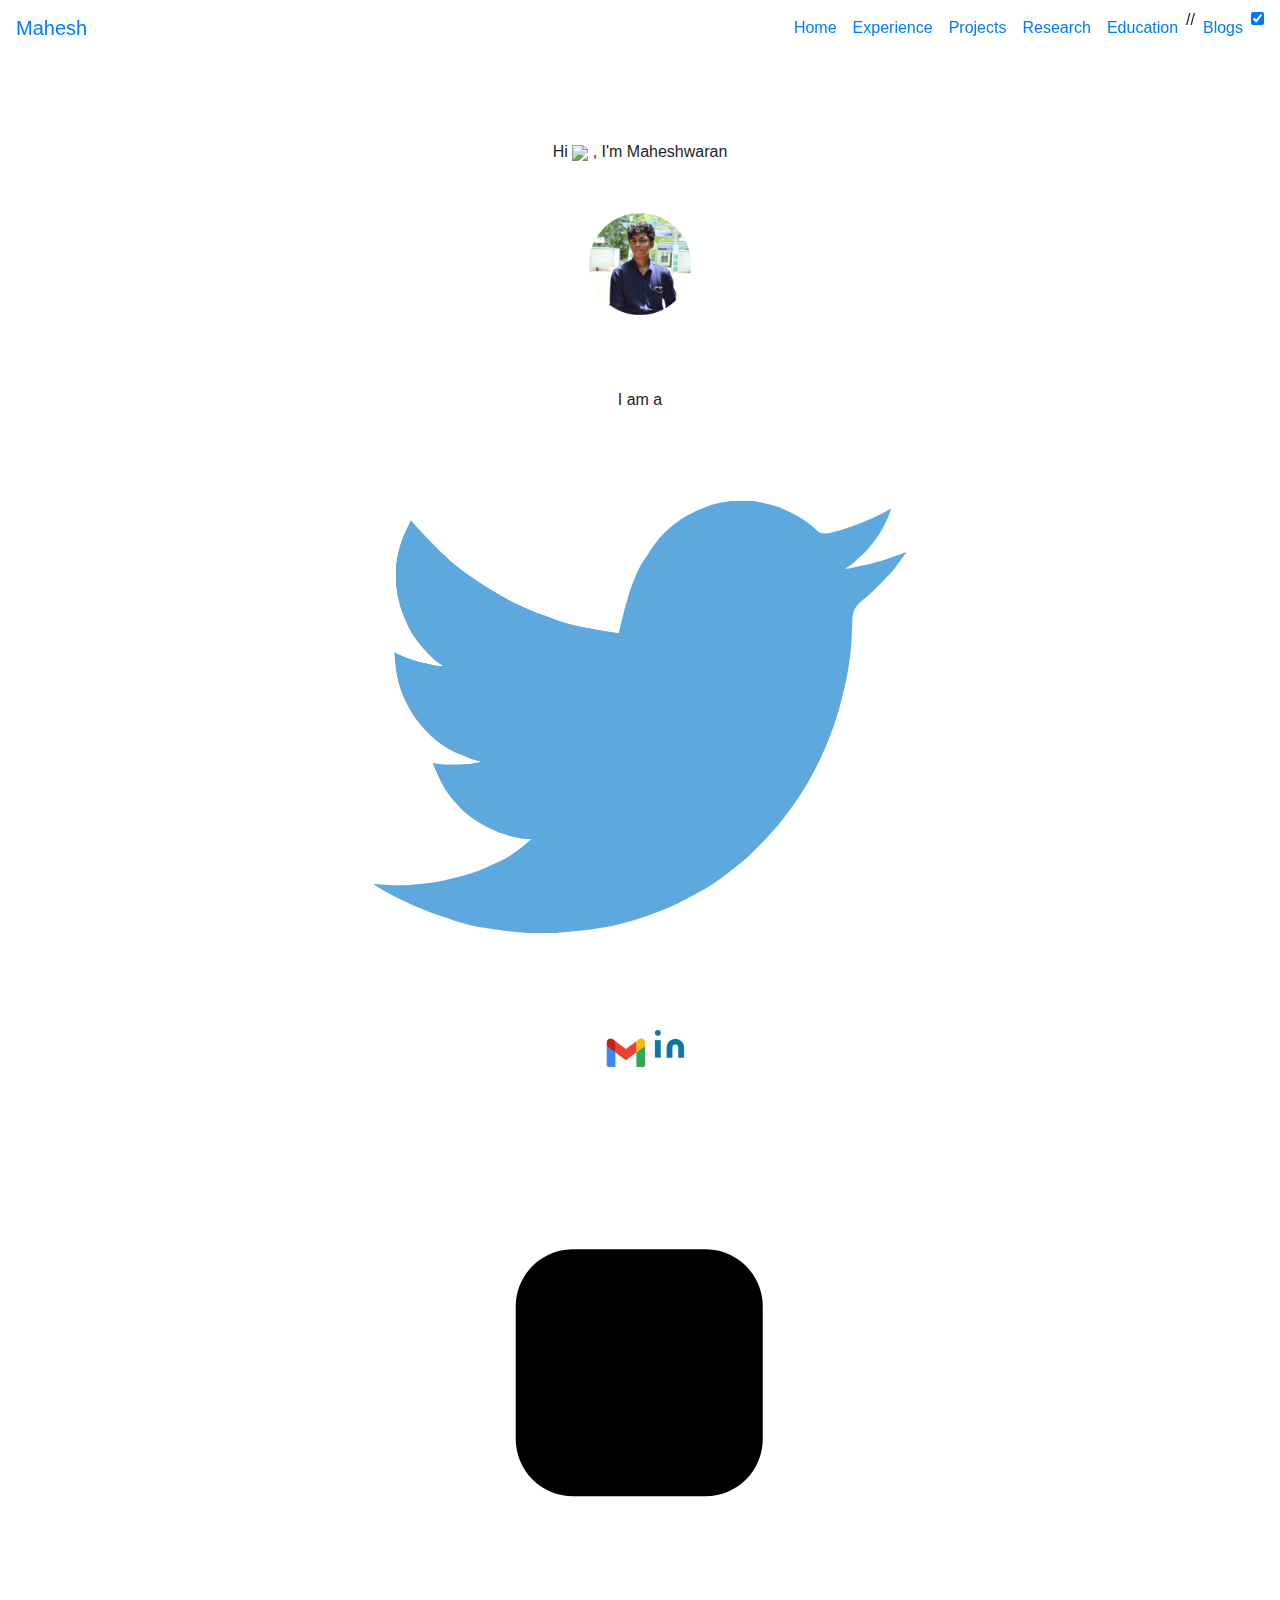
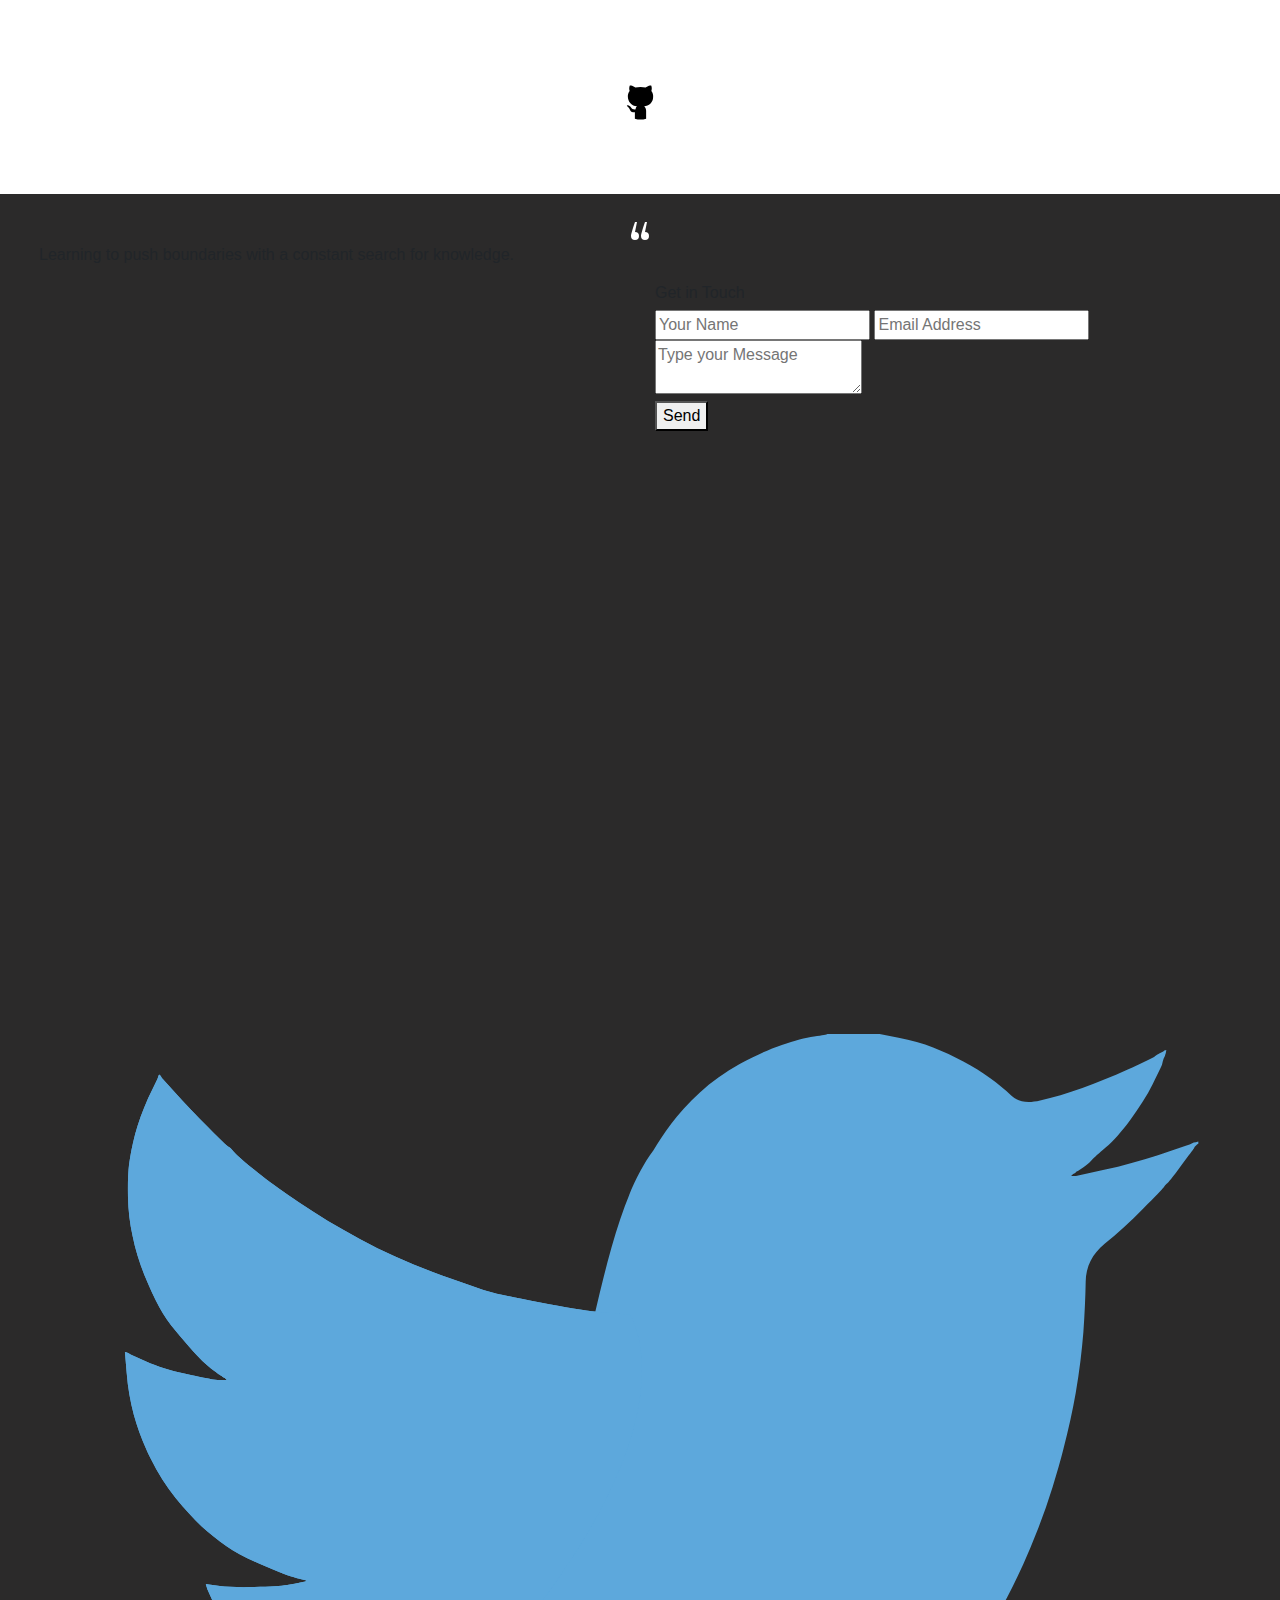
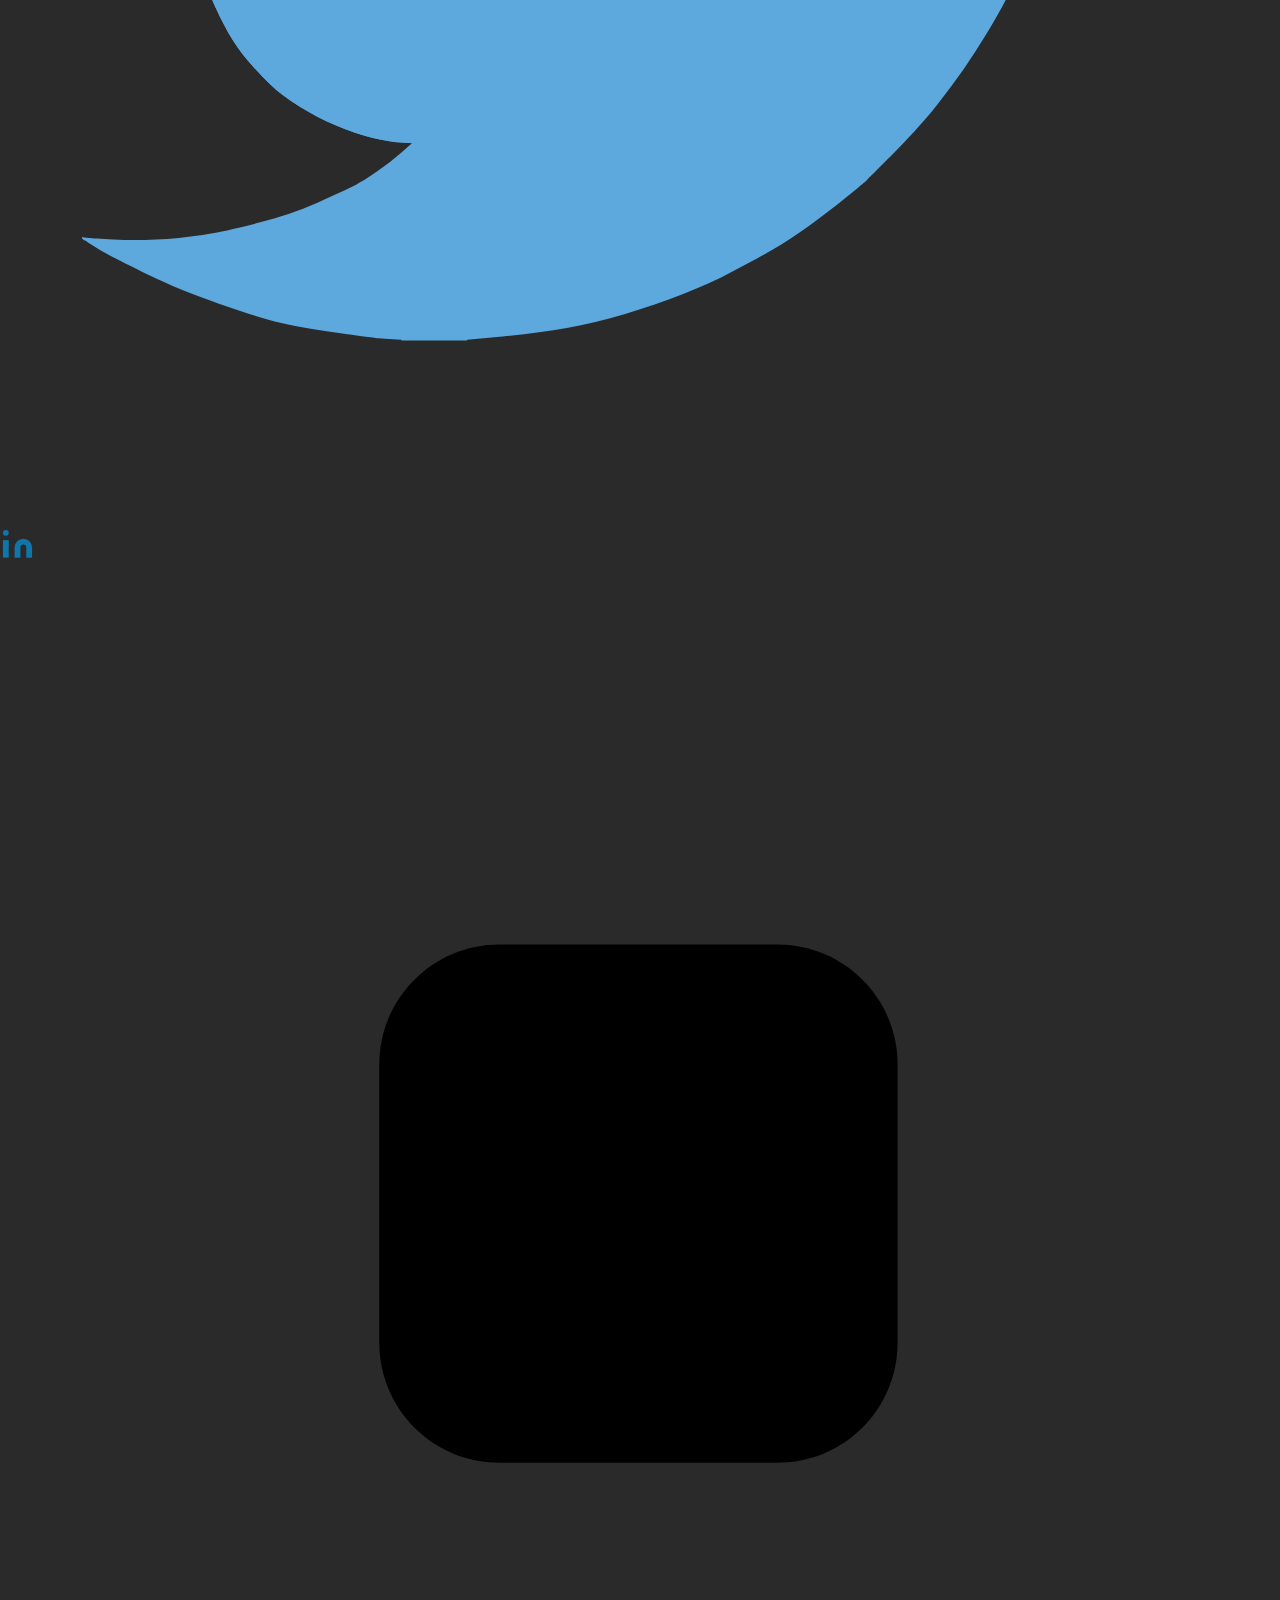
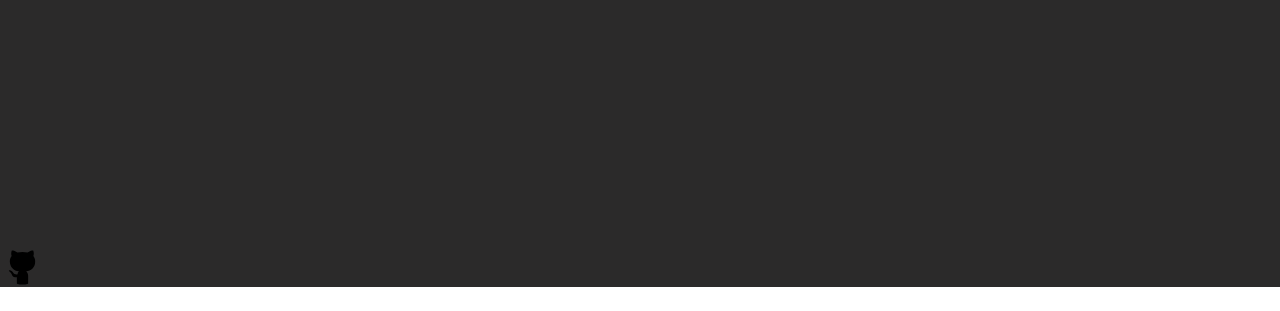
==== index.html @ 7bb89918 "7" ====
<!DOCTYPE html>
<html lang="en" light-mode="dark">

<head>
    <title>Maheshwaran | Home</title>
    <meta charset="UTF-8">
    <meta name="viewport" content="width=device-width, initial-scale=1.0">
    <meta name="keywords" content="free portfolio template,portfolio template, portfolio website template, open source, open sourcing, contributing to open source" />
    <meta name="description" content="This project serves free and beautiful portfolio template for everyone. Anyone can showcase their work including moocs, education, projects, experience,etc. to the world." />
    <!-- Robot.txt -->
    <meta name="robots" content="index,follow" />
    <meta name="Googlebot" content="index,follow" />
    <meta name="AdsBot-Google" content="index,follow" />
    <meta property="og:site_name" content="https://maheshwarancv.github.io/Mahesh-Portfolio">
    <meta property="og:title" content="Maheshwaran | Home">
    <meta property="og:description" content="This project serves free and beautiful portfolio template for everyone. Anyone can showcase their work including moocs, education, projects, experience,etc. to the world.">
    <meta property="og:type" content="website">
    <meta property="og:url" content="https://maheshwarancv.github.io/Mahesh-Portfolio">
    <meta name="twitter:card" content="summary">
    <meta name="twitter:site" content="https://maheshwarancv.github.io/Mahesh-Portfolio">
    <meta name="application-name" content="Maheshwaran | Home" />
    <meta name="apple-mobile-web-app-title" content="Maheshwaran | Home" />
    <meta name="summary" content="An open source project aimed at providing free and beautiful templates to everyone for building their portfolio websites and showcase their work to the world." />
    <!--For Dark/Light mode Toggle-->
    <script src="https://code.iconify.design/1/1.0.4/iconify.min.js"></script>
    <!--Import Google Icon Font-->
    <link rel="stylesheet" href="https://maxcdn.bootstrapcdn.com/bootstrap/4.5.0/css/bootstrap.min.css" />
    <link href="https://fonts.googleapis.com/css2?family=Poppins:wght@200;300&display=swap" rel="stylesheet">
    <script src='https://kit.fontawesome.com/a076d05399.js'></script>
    <link rel="stylesheet" href="assets/css/preloader.css">
    <link rel="stylesheet" href="assets/css/home.css">
    <link rel="stylesheet" href="assets/css/style.css">
    <!-- Favicon -->
    <link id='favicon' rel="shortcut icon" href="assets/images/favicon.png" type="image/x-png">
    <!-- Font awesome icons -->
    <link rel="stylesheet" href="https://cdnjs.cloudflare.com/ajax/libs/font-awesome/5.15.1/css/all.min.css" integrity="sha512-+4zCK9k+qNFUR5X+cKL9EIR+ZOhtIloNl9GIKS57V1MyNsYpYcUrUeQc9vNfzsWfV28IaLL3i96P9sdNyeRssA==" crossorigin="anonymous" />
    <link rel="stylesheet" href="https://cdn.jsdelivr.net/gh/jpswalsh/academicons@1/css/academicons.min.css">
    <script defer src="./assets/js/dynamicTitle.js"></script>
    <!-- Global site tag (gtag.js) - Google Analytics -->
    <script async src="https://www.googletagmanager.com/gtag/js?id=G-M11CMZ12Q"></script>
    <script>
        window.dataLayer = window.dataLayer || [];
        function gtag(){dataLayer.push(arguments);}
        gtag('js', new Date());

        gtag('config', 'G-M11CMZ12Q');
    </script>
</head>

<body class="no-scroll-preload">
    <!-- loader -->
    <div class="loader-container">
        <div class="atom">
            <div class="electron"></div>
            <div class="electron-alpha"></div>
            <div class="electron-omega"></div>
        </div>
    </div>

    <!--Dynamic Nav Bar-->

    <!--Particles effect-->
    <div id="home">
        <section class="center">
            <div id="particles-js"></div>
        </section>
    </div>
    <center>
        <!-- Home Section -->
        <div class="text col-sm-6" style="margin-top: 140px;">Hi <span class="wave"><img src="assets/images/Hand.gif" width="35px"></span>&nbsp;, I'm <span class="header">Maheshwaran</span>
            <div class="center">
                <div>
                    <img src="assets/images/mahesh.png" alt="" class="rounded-circle" height="200" width="200">
                </div>
                <br/>
                <span style="display: inline;">I am a <span class="animated-text"
                    data-words="SAP Enthusiast, Learner, Developer, Coder"></span>
                </span>
                <div>
                    <div class="social-icons">

                        <a class="socialicon twitter" href="https://twitter.com/maheshwarancv" target="_blank" rel="author">
                            <!-- SVG code for twitter icon -->
                            <svg class="twitter-icon" version="1.1" id="Layer_1" xmlns="http://www.w3.org/2000/svg" xmlns:xlink="http://www.w3.org/1999/xlink" x="0px" y="0px" viewBox="0 0 500 500" enable-background="new 0 0 500 500" xml:space="preserve">
                                <!-- bird body -->
                                <path id="body" fill="#5DA8DC" d="M142.9,364.1c-1.6,1-3,1.7-4,2.3c-3,1.5-7.9,3.8-14.9,6.9c-7,3.1-14.7,5.7-23.1,7.9
                                                c-8.4,2.2-15.6,3.8-21.8,4.7c-6.2,0.9-12.2,1.5-18.1,1.8s-11.4,0.3-16.7,0c-5.2-0.3-8.5-0.5-9.6-0.6l-1.8-0.2l-0.4-0.1l-0.4-0.1v0.8
                                                h0.2l0.1,0.1l0.1,0.1l0.1,0.1l0.1,0.1l0.1,0.1H33l0.4,0.2l0.4,0.2l0.1,0.1l0.1,0.1l0.1,0.1l0.1,0.1l3.6,2.2c2.4,1.5,4.5,2.6,6.4,3.6
                                                s6.6,3.3,14.1,7.1c7.6,3.7,16.6,7.4,27.2,11.1s18.6,6.2,24,7.4c5.4,1.3,12.8,2.6,22.2,3.9s14.9,2.1,16.3,2.2
                                                c1.5,0.1,3.3,0.3,5.5,0.4l3.3,0.2v0.2h25.6v-0.2l14-1.3c9.3-0.9,17.6-2.1,25-3.3c7.3-1.3,14.9-3.1,22.8-5.5
                                                c7.9-2.4,15.3-4.9,22.4-7.7c7.1-2.8,13.7-5.7,19.7-9c6.1-3.2,11.3-6,15.6-8.5c4.3-2.5,9.1-5.6,14.2-9.3c5.2-3.7,10-7.5,14.6-11.2
                                                s7.1-5.9,7.7-6.4c0.6-0.6,4-4,10.2-10.2c6.2-6.3,11.3-11.9,15.4-16.8c4-5,8-10.3,12-15.9c3.9-5.6,8.3-12.5,13-20.6
                                                s9.2-17.3,13.5-27.5s8-20.7,11-31.5c3-10.7,5.2-20.4,6.7-28.9s2.4-16.5,3-23.8c0.5-7.3,0.8-13.9,0.9-19.7s2.5-10.8,7.4-14.8
                                                s9.9-8.5,15-13.7c5.1-5.1,7.9-8,8.3-8.7c0.5-0.7,0.9-1.1,1.1-1.2c0.3-0.1,2.1-2.3,5.3-6.7c3.3-4.4,5-6.6,5-6.7l0.1-0.1l0.2-0.4
                                                l0.2-0.4l0.1-0.1l0.1-0.1l0.1-0.1l0.1-0.1l0.1-0.1l0.1-0.1l0.1-0.1l0.1-0.1l0.1-0.1l0.1-0.1l0.2-0.1l0.2-0.1V115l-1,0.3l-0.8,0.1
                                                l-0.4,0.2l-0.4,0.2l-0.4,0.2l-0.4,0.2l-0.6,0.2l-1.2,0.4l-10.6,3.6c-6.7,2.2-13.7,4.1-21,5.7l-11,2.4h-1.9l0.1-0.1l0.1-0.1l0.1-0.1
                                                l0.1-0.1l0.1-0.1l0.1-0.1l0.1-0.1l0.1-0.1l0.4-0.2l0.4-0.2l0.1-0.1l0.1-0.1l0.1-0.1l0.1-0.1l0.4-0.2l0.4-0.2l1.9-1.3
                                                c1.3-0.9,2.4-1.8,3.3-2.8s2.8-2.7,5.6-5.1c2.8-2.4,6-6,9.5-10.7s6.5-9.4,8.8-14s3.6-7.2,3.7-7.9c0.1-0.6,0.3-1.2,0.4-1.6l0.2-0.6
                                                l0.2-0.4l0.2-0.4l0.2-0.6l0.2-0.6l0.1-0.6l0.1-0.6l-0.4,0.1l-0.4,0.1l-0.1,0.1l-0.1,0.1l-0.1,0.1l-0.1,0.1l-0.4,0.2l-0.4,0.2
                                                l-0.4,0.2l-0.4,0.2l-0.1,0.1c-0.1,0.1-0.8,0.4-1.9,1.2c-1.2,0.7-4.7,2.4-10.5,5s-11.6,5-17.5,7.1s-11.4,3.7-16.5,4.9
                                                s-8.8,0.5-11.3-1.9c-2.4-2.4-5.2-4.7-8.3-6.9c-3.1-2.2-6.5-4.3-10.4-6.4c-3.8-2.1-7.7-3.9-11.8-5.5c-4-1.6-8.6-2.9-13.5-3.8
                                                l-7.4-1.5h-20.5v0.1c0,0.1-1.7,0.4-5.1,0.9s-7.6,1.6-12.6,3.3c-5,1.7-10.4,4.2-16.3,7.4c-5.9,3.3-11.1,7-15.7,11.2
                                                s-8.3,8.3-11.2,12.2c-2.9,3.9-5.2,7.4-7,10.5C221.5,163.3,231.3,307,142.9,364.1z" />

                                <!-- wing1 -->
                                <path id="wing1" fill="#5DA8DC" d="M233.2,181.5c-5-0.5-12.4-1.7-22.2-3.6c-9.8-1.8-16.8-3.3-20.8-4.5s-11.1-3.7-21.2-7.4
                                                c-10.1-3.8-19.5-8-28.3-12.8c-8.8-4.7-16.8-9.5-24-14.4s-13.1-9.1-17.5-12.8c-4.5-3.7-7.1-6-7.9-7s-1.5-1.6-1.9-1.8
                                                c-0.5-0.2-3.2-2.7-8-7.6s-9.1-9.2-12.6-13.2l-5.3-5.9l-0.1-0.1l-0.1-0.1L63.1,90l-0.2-0.4l-0.1-0.1l-0.1-0.1l-0.1-0.1l-0.1-0.1
                                                l-0.1-0.1L62.3,89l-0.1-0.1l0,0.1l-0.1,0.1L62,89.2l0,0.1l-0.1,0.1L61.7,90l-0.2,0.6L57.9,98c-2.2,5-3.9,9.7-5.1,14.1
                                                c-1.2,4.5-1.9,8.5-2.4,12c-0.4,3.5-0.5,7.8-0.4,12.8s0.7,10,1.8,15.1c1,5.1,2.6,10.2,4.6,15.2c2.1,5.1,4,9.2,5.8,12.5
                                                c1.8,3.2,3.9,6.4,6.3,9.2c2.4,2.9,4.7,5.6,7.1,8.3s4.6,4.7,6.7,6.4c2.2,1.6,3.3,2.5,3.4,2.5l0.1,0.1l0.4,0.2l0.4,0.2l0.1,0.1
                                                l0.1,0.1l0.1,0.1L87,207l0.4,0.2l0.4,0.2l0.1,0.1l0.1,0.1l0.1,0.1l0.1,0.1l0.1,0.1l0.1,0.1l0.1,0.1l0.1,0.1H85l-1.8-0.2
                                                c-1.2-0.1-4.8-0.9-10.8-2.2s-11.1-2.9-15.1-4.7l-6.1-2.8l-0.4-0.2l-0.4-0.2l-0.4-0.2l-0.4-0.2l-0.4-0.1l-0.4-0.1l0.7,8.3
                                                c0.4,5.5,1.4,11,2.8,16.3c1.5,5.4,3.6,11,6.5,16.9s6.2,11.1,9.8,15.5c3.7,4.5,7,8.1,10.1,11c3.1,2.8,6.3,5.4,9.8,7.8
                                                c3.4,2.4,8,4.8,13.8,7.3s9.3,3.9,10.6,4.3c1.3,0.4,2.2,0.6,2.8,0.8l0.8,0.2l0.8,0.2l0.8,0.2l0.8,0.2l0.8,0.2l-0.1,0.1l-0.1,0.1
                                                l-0.1,0.1l-0.1,0.1l-1,0.2l-1,0.2l-0.8,0.2c-0.5,0.1-1.9,0.4-4.3,0.8s-6.6,0.6-12.8,0.8c-6.2,0.1-10.7,0-13.5-0.4l-4.3-0.6L81,288
                                                l-0.6-0.1l0.1,0.4l0.1,0.4l0.2,0.6l0.2,0.6l3.2,7.2c2.2,4.8,4.4,9,6.7,12.7c2.3,3.7,5.1,7.2,8.3,10.7c3.2,3.5,5.8,6.2,7.9,8
                                                c2.1,1.9,5.3,4.3,9.9,7.2c4.6,2.9,9.3,5.4,14.1,7.4c4.9,2.1,9.4,3.7,13.5,4.7c4.2,1,7.3,1.6,9.2,1.8c1.9,0.1,4,0.3,6.1,0.4l3.1,0.2
                                                c117.9-117.9,82.9-167.7,82.9-167.7l-2.8-0.1C241.6,182.3,238.2,181.9,233.2,181.5z" />
                                <!-- wing2 -->
                                <path id="wing2" fill="#5DA8DC" d="M233.2,181.5c-5-0.5-12.4-1.7-22.2-3.6c-9.8-1.8-16.8-3.3-20.8-4.5s-11.1-3.7-21.2-7.4
                                                c-10.1-3.8-19.5-8-28.3-12.8c-8.8-4.7-16.8-9.5-24-14.4s-13.1-9.1-17.5-12.8c-4.5-3.7-7.1-6-7.9-7s-1.5-1.6-1.9-1.8
                                                c-0.5-0.2-3.2-2.7-8-7.6s-9.1-9.2-12.6-13.2l-5.3-5.9l-0.1-0.1l-0.1-0.1L63.1,90l-0.2-0.4l-0.1-0.1l-0.1-0.1l-0.1-0.1l-0.1-0.1
                                                l-0.1-0.1L62.3,89l-0.1-0.1l0,0.1l-0.1,0.1L62,89.2l0,0.1l-0.1,0.1L61.7,90l-0.2,0.6L57.9,98c-2.2,5-3.9,9.7-5.1,14.1
                                                c-1.2,4.5-1.9,8.5-2.4,12c-0.4,3.5-0.5,7.8-0.4,12.8s0.7,10,1.8,15.1c1,5.1,2.6,10.2,4.6,15.2c2.1,5.1,4,9.2,5.8,12.5
                                                c1.8,3.2,3.9,6.4,6.3,9.2c2.4,2.9,4.7,5.6,7.1,8.3s4.6,4.7,6.7,6.4c2.2,1.6,3.3,2.5,3.4,2.5l0.1,0.1l0.4,0.2l0.4,0.2l0.1,0.1
                                                l0.1,0.1l0.1,0.1L87,207l0.4,0.2l0.4,0.2l0.1,0.1l0.1,0.1l0.1,0.1l0.1,0.1l0.1,0.1l0.1,0.1l0.1,0.1l0.1,0.1H85l-1.8-0.2
                                                c-1.2-0.1-4.8-0.9-10.8-2.2s-11.1-2.9-15.1-4.7l-6.1-2.8l-0.4-0.2l-0.4-0.2l-0.4-0.2l-0.4-0.2l-0.4-0.1l-0.4-0.1l0.7,8.3
                                                c0.4,5.5,1.4,11,2.8,16.3c1.5,5.4,3.6,11,6.5,16.9s6.2,11.1,9.8,15.5c3.7,4.5,7,8.1,10.1,11c3.1,2.8,6.3,5.4,9.8,7.8
                                                c3.4,2.4,8,4.8,13.8,7.3s9.3,3.9,10.6,4.3c1.3,0.4,2.2,0.6,2.8,0.8l0.8,0.2l0.8,0.2l0.8,0.2l0.8,0.2l0.8,0.2l-0.1,0.1l-0.1,0.1
                                                l-0.1,0.1l-0.1,0.1l-1,0.2l-1,0.2l-0.8,0.2c-0.5,0.1-1.9,0.4-4.3,0.8s-6.6,0.6-12.8,0.8c-6.2,0.1-10.7,0-13.5-0.4l-4.3-0.6L81,288
                                                l-0.6-0.1l0.1,0.4l0.1,0.4l0.2,0.6l0.2,0.6l3.2,7.2c2.2,4.8,4.4,9,6.7,12.7c2.3,3.7,5.1,7.2,8.3,10.7c3.2,3.5,5.8,6.2,7.9,8
                                                c2.1,1.9,5.3,4.3,9.9,7.2c4.6,2.9,9.3,5.4,14.1,7.4c4.9,2.1,9.4,3.7,13.5,4.7c4.2,1,7.3,1.6,9.2,1.8c1.9,0.1,4,0.3,6.1,0.4l3.1,0.2
                                                c117.9-117.9,82.9-167.7,82.9-167.7l-2.8-0.1C241.6,182.3,238.2,181.9,233.2,181.5z" />
                            </svg>
                        </a>

                        <a
                        class="socialicon gmail"
                        href="mailto:mahesh172002@gmail.com"
                        target="_blank"
                        rel="author"
                        margin="50px"
                        padding="20px"
                      >
                        <!-- <img src="assets/icons/gmail.png" /> -->
                        <svg
                          width="55px"
                          height="45px"
                          margin-top="100px"
                          viewBox="67 -110 50 300"
                        >
                          <path
                            d="M58.182 192.05V93.14L27.507 65.077L0 49.504v125.091c0 9.658 7.825 17.455 17.455 17.455h40.727z"
                            fill="#4285F4"
                          />
                          <path
                            d="M197.818 192.05h40.727c9.659 0 17.455-7.826 17.455-17.455V49.505l-31.156 17.837l-27.026 25.798v98.91z"
                            fill="#34A853"
                          />
                          <path
                            fill="#EA4335"
                            d="M58.182 93.14l-4.174-38.647l4.174-36.989L128 69.868l69.818-52.364l4.67 34.992l-4.67 40.644L128 145.504z"
                          />
                          <path
                            d="M197.818 17.504V93.14L256 49.504V26.231c0-21.585-24.64-33.89-41.89-20.945l-16.292 12.218z"
                            fill="#FBBC04"
                          />
                          <path
                            d="M0 49.504l26.759 20.07L58.182 93.14V17.504L41.89 5.286C24.61-7.66 0 4.646 0 26.23v23.273z"
                            fill="#C5221F"
                          />
                        </svg>
                      </a>

                        <a class="socialicon linkedin" href="https://www.linkedin.com/in/maheshwarancv/" target="_blank" rel="author">
                            <svg class="linkedin-icon" xmlns="http://www.w3.org/2000/svg" width="35" viewBox="0 0 24 24" fill="#0e76a8" stroke-width="1" stroke-linecap="round" stroke-linejoin="round" class="feather feather-linkedin">
                                <path d="M16 8a6 6 0 0 1 6 6v7h-4v-7a2 2 0 0 0-2-2 2 2 0 0 0-2 2v7h-4v-7a6 6 0 0 1 6-6z"></path>
                                <rect x="2" y="9" width="4" height="12"></rect>
                                <circle cx="4" cy="4" r="2"></circle>
                            </svg>
                        </a>

                        <a class="socialicon instagram" href="https://www.instagram.com/ma.hesh017" target="_blank" rel="author">
                            <!-- svg code for instagram icon -->
                            <svg class="instagram-icon" x="0px" y="0px" viewBox="0 0 202.5 202.5" style="enable-background:new 0 0 202.5 202.5;">
                                <circle id="littleCircle" class="st0" cx="101" cy="101.5" r="18.9" />
                                <circle id="shutter" class="st0" cx="101" cy="101.5" r="8" />
                                <circle id="lens" class="st0" cx="125.5" cy="78.6" r="2.9" />
                                <path id="camera" class="st0" d="M79,60.5h44c10.5,0,19,8.5,19,19v44c0,10.5-8.5,19-19,19H79c-10.5,0-19-8.5-19-19v-44
                                                                                                        C60,69,68.5,60.5,79,60.5z" />
                            </svg>
                        </a>

                        <a class="socialicon github" href="https://github.com/MaheshwaranCV" target="_blank" rel="author">
                            <!-- SVG code for Github icon -->
                            <svg class="github-icon" width="45px" height="45px" viewBox="0 0 300 300">
                                <!-- body -->
                                <path id="body" d="M112.5,234.4v43.1c24.5,7.5,50.5,7.5,75,0V225c-0.4-11.1-4.9-21.6-12.7-29.6c30-3.4,59.5-23.5,59.5-64.1
                                                            c0.9-13.9-3.3-27.7-11.8-38.7c4.1-11.6,3.7-24.4-1.3-35.7c0,0-11.2-3.7-37.5,13.8c-22.1-6.1-45.3-6.1-67.4,0
                                                            C90.6,53.3,78.9,56.8,78.9,56.8c-5,11.3-5.4,24.1-1.3,35.7c-8.5,11.1-12.7,24.8-11.9,38.7c0.2,33.8,26.4,61.8,60.2,64.1
                                                            c-5,4.7-8.1,11.1-8.6,18" />
                                <!-- arm                             -->
                                <path id="arm" d="M125.2,213.4c-13.9,7.8-31.5,2.8-39.3-11.2c-4.3-7.7-12-12.8-20.7-13.8c-11.2,0-4.6,6.4,0,9.4
                                                            c6,5.1,10.8,11.5,13.8,18.8c2.9,7.4,7.7,24.1,41.5,17.8" />
                            </svg>
                        </a>
                    </div>
                </div>
            </div>
        </div>
    </center>

    <br><br><br>
    <!-- Dynamic footer section -->
    <script src="https://code.jquery.com/jquery-3.5.1.min.js" integrity="sha256-9/aliU8dGd2tb6OSsuzixeV4y/faTqgFtohetphbbj0=" crossorigin="anonymous"></script>

    <!-- Google Analytics -->
    <script async src="https://www.googletagmanager.com/gtag/js?id=G-G6D61F5TL4"></script>
    <!-- Fetching our Google Tag Manager -->

    <!--JavaScript at end of body for optimized loading-->
    <script src="assets/js/app.js"></script>
    <script src="https://cdnjs.cloudflare.com/ajax/libs/popper.js/1.12.9/umd/popper.min.js" integrity="sha384-ApNbgh9B+Y1QKtv3Rn7W3mgPxhU9K/ScQsAP7hUibX39j7fakFPskvXusvfa0b4Q" crossorigin="anonymous"></script>
    <script src="https://maxcdn.bootstrapcdn.com/bootstrap/4.0.0/js/bootstrap.min.js" integrity="sha384-JZR6Spejh4U02d8jOt6vLEHfe/JQGiRRSQQxSfFWpi1MquVdAyjUar5+76PVCmYl" crossorigin="anonymous"></script>
    <script src='https://cdnjs.cloudflare.com/ajax/libs/particles.js/2.0.0/particles.min.js'></script>
    <script src="assets/js/particle.js"></script>

</body>

</html>
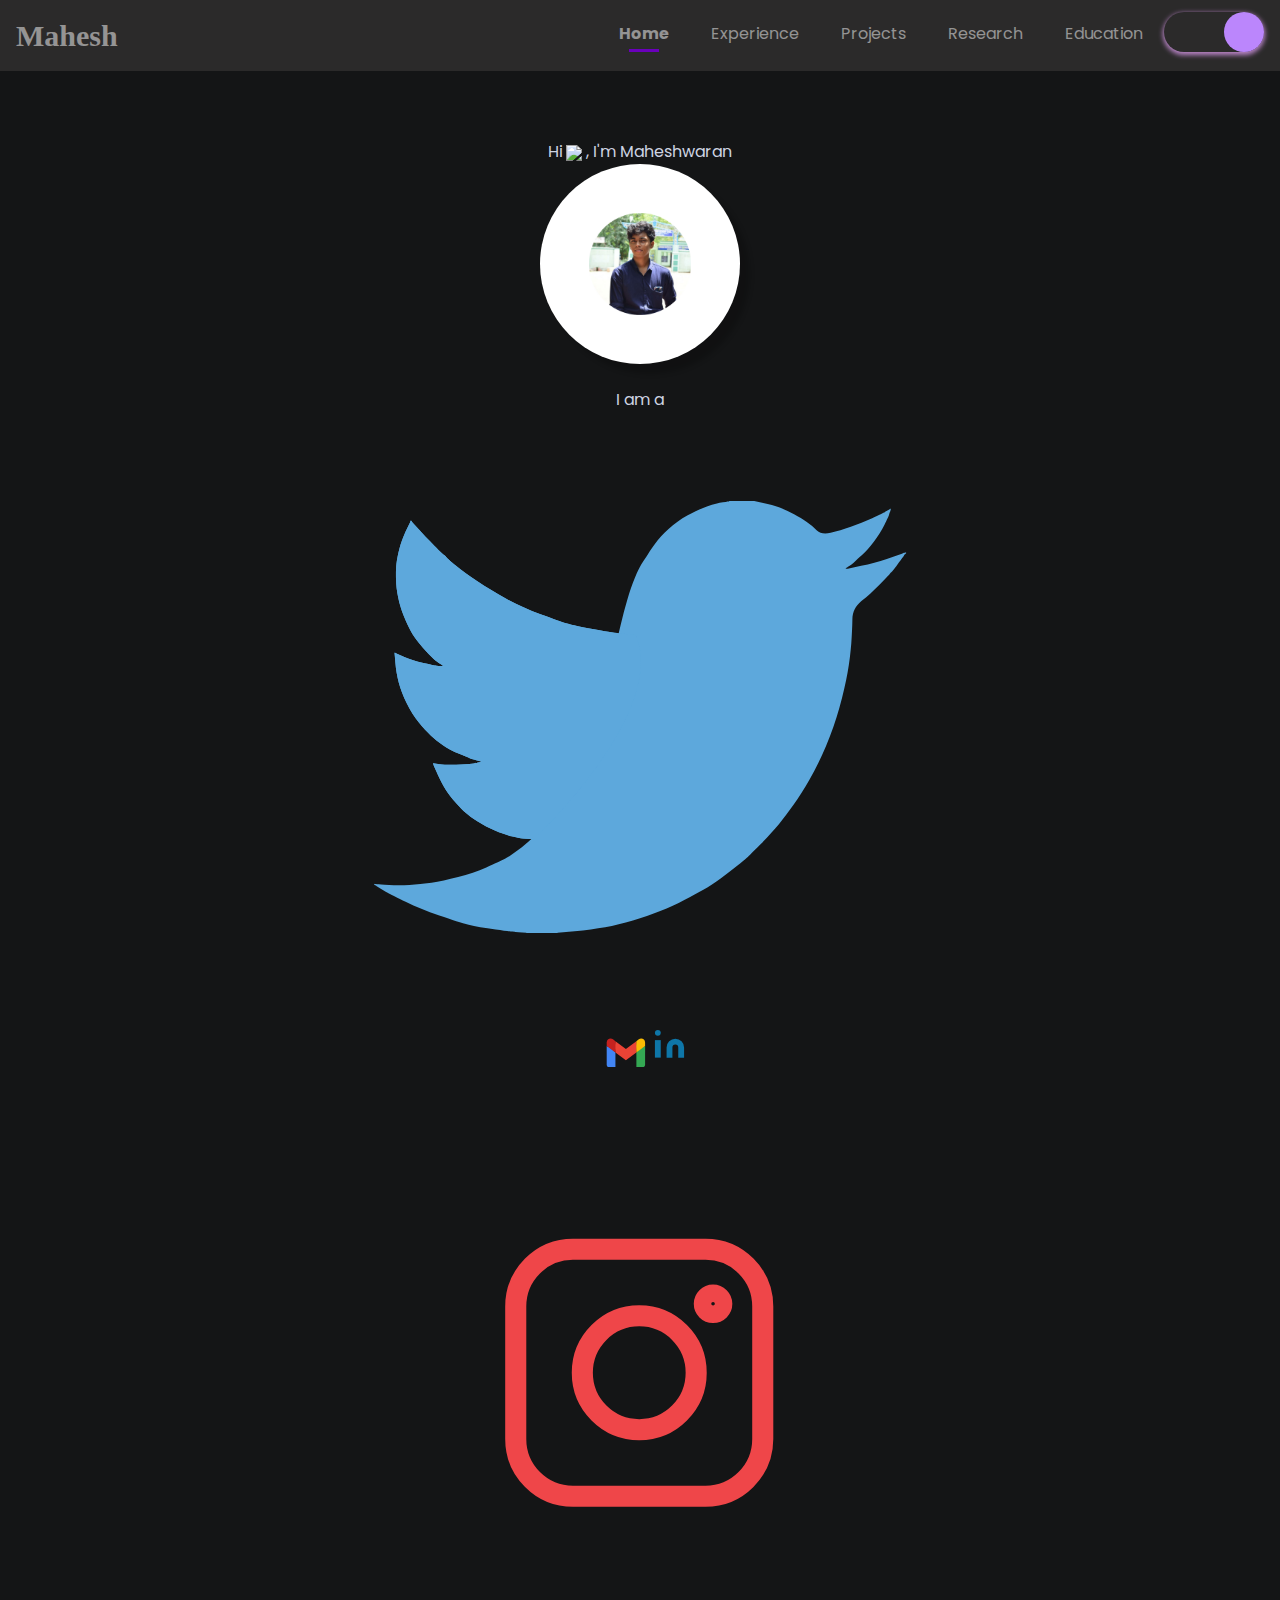
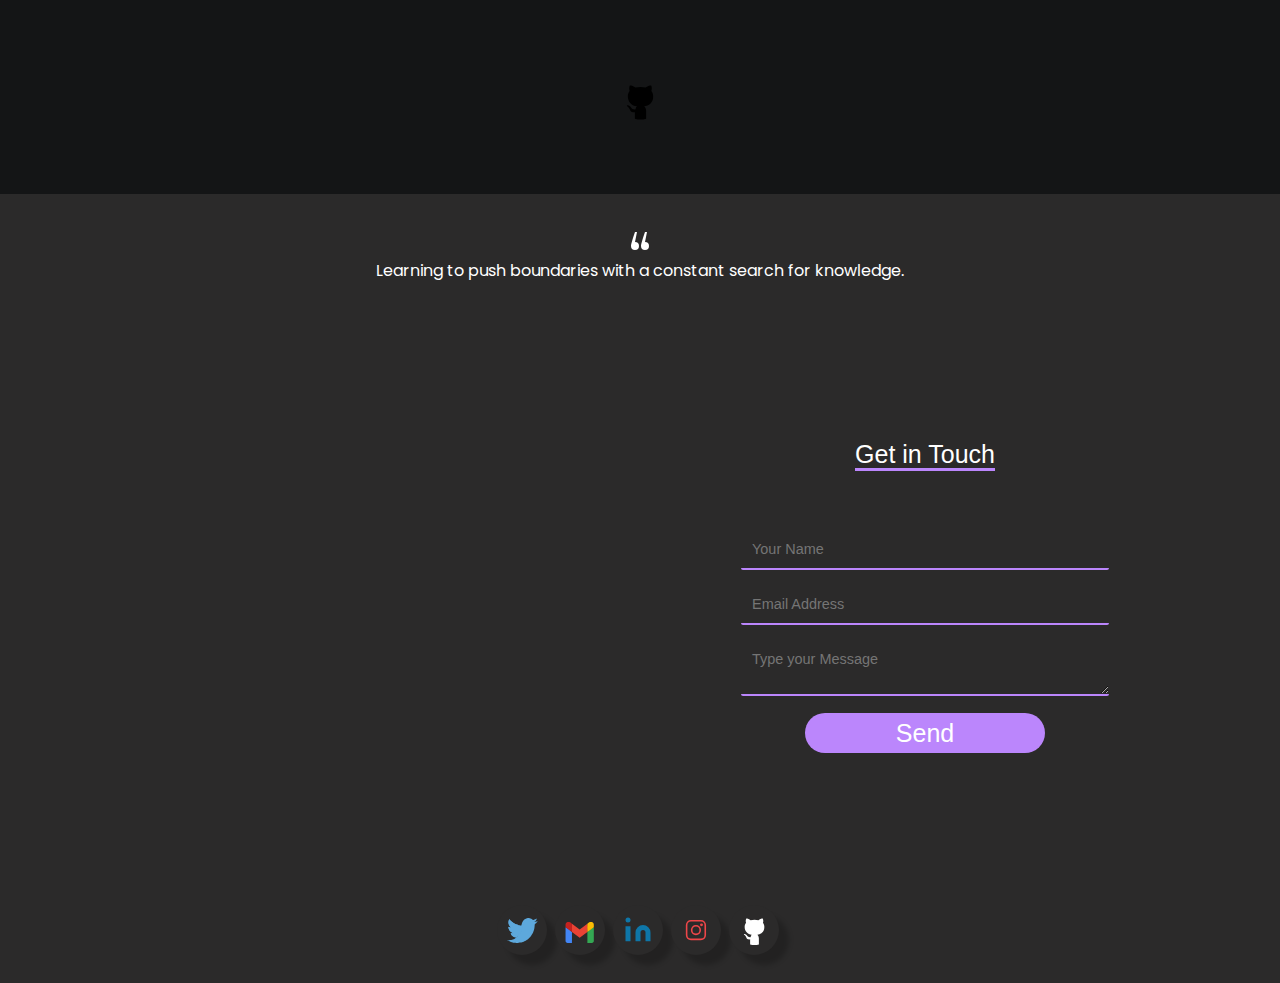
==== commit 09a45e8d: "133" ====
--- a/index.html
+++ b/index.html
@@ -4,6 +4,13 @@
 <head>
     <title>Maheshwaran | Home</title>
     <meta charset="UTF-8">
+
+    <meta name="title" property="og:title" content="Maheshwaran | Home">
+    <meta property="og:type" content="website">
+    <meta name="image" property="og:image" content="[Image URL here]">
+    <meta name="description" property="og:description" content="This project serves free and beautiful portfolio template for everyone. Anyone can showcase their work including moocs, education, projects, experience,etc. to the world.">
+    <meta name="author" content="Maheshwaran C V">
+
     <meta name="viewport" content="width=device-width, initial-scale=1.0">
     <meta name="keywords" content="free portfolio template,portfolio template, portfolio website template, open source, open sourcing, contributing to open source" />
     <meta name="description" content="This project serves free and beautiful portfolio template for everyone. Anyone can showcase their work including moocs, education, projects, experience,etc. to the world." />
@@ -11,13 +18,13 @@
     <meta name="robots" content="index,follow" />
     <meta name="Googlebot" content="index,follow" />
     <meta name="AdsBot-Google" content="index,follow" />
-    <meta property="og:site_name" content="https://maheshwarancv.github.io/Mahesh-Portfolio">
+    <meta property="og:site_name" content="https://maheshwarancv.github.io/">
     <meta property="og:title" content="Maheshwaran | Home">
     <meta property="og:description" content="This project serves free and beautiful portfolio template for everyone. Anyone can showcase their work including moocs, education, projects, experience,etc. to the world.">
     <meta property="og:type" content="website">
-    <meta property="og:url" content="https://maheshwarancv.github.io/Mahesh-Portfolio">
+    <meta property="og:url" content="https://maheshwarancv.github.io/">
     <meta name="twitter:card" content="summary">
-    <meta name="twitter:site" content="https://maheshwarancv.github.io/Mahesh-Portfolio">
+    <meta name="twitter:site" content="https://maheshwarancv.github.io/">
     <meta name="application-name" content="Maheshwaran | Home" />
     <meta name="apple-mobile-web-app-title" content="Maheshwaran | Home" />
     <meta name="summary" content="An open source project aimed at providing free and beautiful templates to everyone for building their portfolio websites and showcase their work to the world." />
@@ -173,7 +180,7 @@
                         </svg>
                       </a>
 
-                        <a class="socialicon linkedin" href="https://www.linkedin.com/in/maheshwarancv/" target="_blank" rel="author">
+                        <a class="socialicon linkedin" href="https://www.linkedin.com/in/maheshwarancv" target="_blank" rel="author">
                             <svg class="linkedin-icon" xmlns="http://www.w3.org/2000/svg" width="35" viewBox="0 0 24 24" fill="#0e76a8" stroke-width="1" stroke-linecap="round" stroke-linejoin="round" class="feather feather-linkedin">
                                 <path d="M16 8a6 6 0 0 1 6 6v7h-4v-7a2 2 0 0 0-2-2 2 2 0 0 0-2 2v7h-4v-7a6 6 0 0 1 6-6z"></path>
                                 <rect x="2" y="9" width="4" height="12"></rect>
--- a/assets/css/style.css
+++ b/assets/css/style.css
@@ -0,0 +1,1099 @@
+/* @font-face {
+  font-family: "Agustina";
+  src: url(../fonts/Agustina.woff);
+} */
+
+@font-face {
+  font-family: "Autography";
+  src: url(../fonts/Autography-DOLnW.otf);
+}
+
+
+/*CSS variable declaration for light/dark mode*/
+
+html[data-theme="light"] {
+  --bg-mybtn: red;
+  --bg-nav: black;
+  --bg-nav-img: black;
+  --bg-footer: #DDE1EC;
+  --bg: #ffffff;
+  --text: #191919;
+  --text-color: #6c757d;
+  --col-icon: black;
+  --col-bd-radius: rgb(2, 2, 2);
+  --col-box-shadow: #000000 2px 2px 4px, #4D4D4D -2px -2px 4px;
+  --col-box-shadow-hover: inset #8a7373 2px 2px 4px, inset #4D4D4D -2px -2px 4px;
+  --col-bd-icon: transparent;
+  --bg-icon: #fff;
+  --col-icon-twitter: #1da1f2;
+  --col-icon-dribbble: #ea4c89;
+  --col-icon-linkedin: #0e76a8;
+  --col-icon-kaggle: #41aff3;
+  --col-icon-github: #24292e;
+  --col-icon-instagram: rgb(201, 94, 174);
+  --col-icon-mail: rgb(209, 82, 82);
+  --col-icon-google-scholar: #3cba54;
+  --col-icon-codeforces: rgb(19, 145, 184);
+  --col-icon-leetcode: rgb(255, 181, 62);
+  --shadow-col: rgba(0, 0, 0, 0.3);
+}
+
+html[data-theme="dark"] {
+  --bg-mybtn: rgb(230, 109, 129);
+  --bg-nav: #6617cb;
+  --bg-nav-img: linear-gradient(315deg, #6617cb 0%, #882463 74%);
+  --bg-footer: linear-gradient(315deg, #6617cb 0%, #882463 74%);
+  --bg: #191919;
+  --text: #ffffff;
+  --text-color: #fff;
+  --bg-txt-img: linear-gradient(315deg, #d5adc8 0%, #ff8489 74%);
+  --txt-fill: transparent;
+  --col-icon: white;
+  --col-bd-radius: black;
+  --col-bd-icon: transparent;
+  --col-box-shadow: 5px 5px 10px rgba(22, 21, 21, 0.7), -5px -5px 10px rgba(255, 255, 255, 0.1);
+  --col-box-shadow-hover: inset rgba(255, 255, 255, 1) 2px 2px 4px, inset rgba(255, 255, 255, 0.5) -2px -2px 4px;
+  --col-icon-twitter: #1da1f2;
+  --col-icon-dribbble: #ea4c89;
+  --col-icon-linkedin: #0e76a8;
+  --col-icon-kaggle: #41aff3;
+  --col-icon-github: #24292e;
+  --col-icon-instagram: rgb(201, 94, 174);
+  --col-icon-mail: rgb(209, 82, 82);
+  --col-icon-google-scholar: #3cba54;
+  --col-icon-codeforces: rgb(19, 145, 184);
+  --col-icon-leetcode: rgb(255, 181, 62);
+  --col-white: #fff;
+}
+
+
+/*
+---------------------------
+      SCROLLBAR
+---------------------------
+*/
+
+::-webkit-scrollbar {
+  width: 16px;
+}
+
+::-webkit-scrollbar-track {
+  -webkit-box-shadow: inset 0 0 6px #bb86fc;
+  border-radius: 2px;
+  background: #f1f1f1;
+}
+
+::-webkit-scrollbar-thumb {
+  border-radius: 2px;
+  max-height: 10px;
+  -webkit-box-shadow: inset 0 0 6px #bb86fc;
+  background: #bb86fc;
+  transition: 0.3s;
+}
+
+::-webkit-scrollbar-thumb:hover {
+  background: #ca9eff;
+  
+}
+
+/* Custom Scrollbar for Mozilla Firefox*/
+html{
+  overflow-y: visible;
+  scrollbar-color: #ca9eff #f1f1f1;
+  scrollbar-width: auto;
+}
+
+body {
+  height: 100vh;
+  margin: 0;
+  overflow-x: hidden;
+  color: var(--text);
+  font-family: "Poppins", sans-serif;
+  background-color: var(--bg);
+}
+.text-center heading1 exp-head {
+  color: white;
+}
+
+
+/* Scroll to Top button */
+
+#btnScrollToTop {
+  width: 50px;
+  height: 50px;
+  background-color: #bb86fc;
+  color: #fff;
+  margin: 8px;
+  border: none;
+  border-radius: 50%;
+  box-shadow: 2px 5px 5px rgba(0, 0, 0, 0.3);
+  text-decoration: none;
+  position: fixed;
+  outline: none;
+  bottom: 10px;
+  right: 10px;
+  animation: up 1.5s infinite;
+  -webkit-animation: up 1.5s infinite;
+}
+
+
+/*
+---------------------------------------
+ SCROLL TO TOP BUTTON MICROANIMATION
+---------------------------------------
+*/
+
+@keyframes up {
+  0% {
+      transform: translate(0);
+  }
+  20% {
+      transform: translateY(-15px);
+  }
+  40% {
+      transform: translate(0);
+  }
+}
+
+@-webkit-keyframes up {
+  0% {
+      transform: translate(0);
+  }
+  20% {
+      transform: translateY(-15px);
+  }
+  40% {
+      transform: translate(0);
+  }
+}
+
+
+/* smooth scrolling to top */
+
+html {
+  scroll-behavior: smooth;
+}
+
+
+/*
+------------------------------------
+   HAMBURGER ANIMATION
+------------------------------------
+*/
+
+.hamburger_wrapper {
+  float: right;
+}
+
+.hamburger {
+  width: 2.5em;
+  height: 2em;
+  font-size: 11px;
+  cursor: pointer;
+  position: relative;
+}
+
+.first,
+.second,
+.third {
+  position: absolute;
+  background-color: rgba(0, 0, 0, 0.85);
+  height: .45em;
+  width: 100%;
+  float: left;
+  border-radius: 2px;
+  transition: all .35s ease-in-out;
+}
+
+.first {
+  top: 0px;
+}
+
+.is-active .first {
+  transform-origin: .167em .33em;
+  transform: rotate(45deg) translate(0.167em, -0.25em);
+}
+
+.second {
+  top: 50%;
+  margin-top: -.25em;
+}
+
+.is-active .second {
+  opacity: 0;
+  transform: translateX(8em)
+}
+
+.third {
+  bottom: 0px;
+  transform-origin: .25em -0.33em;
+}
+
+.is-active .third {
+  transform: rotate(-45deg) translate(-0.167em, 0.083em);
+}
+
+.navbar-brand {
+  font-family: Autography;
+  font-size: 30px;
+  font-weight: bold;
+}
+
+.navbar {
+  color: #000000;
+  background-color: #fff;
+  z-index: 2;
+  box-shadow: 0 2px 2px rgb(230, 230, 230);
+}
+
+/* Dark Mode toggle switch button */
+.dark_toggler {
+  -webkit-appearance: none;
+  position: relative;
+  cursor: pointer;
+  width: 100px;
+  height: 40px;
+  background-image: url(https://i.postimg.cc/857jHw2q/Screenshot-2020-04-16-at-1-07-06-PM.png);
+  background-size: cover;
+  border-radius: 50px;
+  outline: none;
+  transition: background-image 0.9s;
+  box-shadow: 0px 2px 5px 1px gray;
+}
+
+.dark_toggler:before {
+  content: "";
+  position: absolute;
+  top: 0;
+  left: 0;
+  height: 40px;
+  width: 40px;
+  background-color: navy;
+  border-radius: 50px;
+  transition: all 0.9s;
+  background-color: #f7ca33;
+}
+
+.dark_toggler:checked {
+  background-image: url(https://i.postimg.cc/Hn0nstVK/Screenshot-2020-04-16-at-1-07-19-PM.png);
+  transition: background-image 0.9s;
+  box-shadow: 0px 2px 5px 1px rgb(187, 134, 201);
+}
+
+.dark_toggler:checked:before {
+  transform: translate(150%);
+  transition: all 0.9s;
+  background-color: #bb86fc;
+}
+/* end of dark mode toggle switch button */
+
+html {
+  background-color: #f6f6f6;
+  transition: background-color .3s;
+}
+
+html[light-mode="dark"] {
+  background-color: #141516;
+  color: #ced4e2;
+}
+
+.dark-theme {
+  background-color: #2b2a2A;
+  transition: background-color .3s;
+  box-shadow: 0 0 0;
+}
+
+.dark-theme .navbar-nav .nav-link,
+.dark-theme .navbar-brand {
+  color: rgba(255, 255, 255, 0.5);
+}
+
+.dark-theme .nav-link:hover{
+color: #ffffff !important;
+}
+
+.dark-theme .first,
+.dark-theme .second,
+.dark-theme .third {
+  background-color: rgba(255, 255, 255, 0.5);
+}
+.dsc{
+   box-shadow:   2px 5px 5px 0px rgb(130 216 251), 
+   inset -2px -5px 5px 0px rgb(130 216 251);
+   background: #1f1d1d;
+}
+/*
+-------------------------------------
+  SIDEBAR SVG ANIMATION
+--------------------------------------
+*/
+
+.bike {
+  margin-top: 30px;
+  display: block;
+}
+
+#right-wheel,
+#left-wheel {
+  animation: wheel 3s linear infinite;
+  transform-origin: center;
+  transform-box: fill-box;
+}
+
+#man-bike {
+  animation: bikes 1s ease-in-out infinite alternate;
+  transform-origin: bottom;
+}
+
+#hat {
+  animation: hat 1s ease-in-out infinite alternate;
+  transform-origin: center;
+  transform-box: fill-box;
+}
+
+@keyframes wheel {
+  from {
+      transform: rotateZ(0deg);
+  }
+  to {
+      transform: rotateZ(360deg);
+  }
+}
+
+@keyframes bikes {
+  from {
+      transform: rotateX(0deg);
+  }
+  to {
+      transform: rotateX(12deg);
+  }
+}
+
+@keyframes hat {
+  from {
+      transform: translateY(0%) rotateZ(0deg);
+  }
+  to {
+      transform: translateY(10%) rotateZ(20deg);
+  }
+}
+
+
+/*
+-------------------------------------
+  NAV BAR HIGHLIGHTING
+--------------------------------------
+*/
+
+@media only screen and (min-width: 1024px) {
+  .current-link {
+      font-weight: bolder;
+      position: relative;
+      z-index: 1;
+      text-align: center;
+  }
+  .current-link:after {
+      content: "";
+      position: absolute;
+      left: 34%;
+      margin-left: auto;
+      margin-right: auto;
+      bottom: 0;
+      width: 32%;
+      border-bottom: 3px solid #6a00bb;
+  }
+  
+  .nav-item-hover::after {
+      content: "";
+      display: block;
+      margin-left: auto;
+      margin-right: auto;
+      height: 0.15em;
+      bottom: 0;
+      width: 0%;
+      background-color: #6a00bb;
+      transition: all ease-in-out 280ms;
+  }
+  
+  .nav-item:hover::after {
+      width: 50%;
+      
+  }
+
+  li.nav-item {
+      text-align: center;
+  }
+  a.nav-link {
+      padding: 6px 21px !important;
+  }
+
+  /* Hide svg on laptop screens to prevent overlap between sidebar and navbar */
+  .bike {
+      display: none;
+  }
+}
+
+/* navbar hover for light mode */
+html[light-mode="light"] .nav-link{
+  color: #000000 !important;
+}
+html[light-mode="light"] .nav-link:hover{
+  color: 	rgb(106, 0, 187) !important;
+}
+html[light-mode="light"] .navbar-brand:hover{
+  color: #000000 !important;
+}
+
+@media (min-width: 992px) {
+  .navbar-expand-lg .navbar-nav {
+      align-items: center;
+  }
+}
+
+
+/**Navbar burger animations**/
+
+.navbar-toggler {
+  position: relative;
+  display: flex;
+  justify-content: center;
+  align-items: center;
+  cursor: pointer;
+  transition: all .2s ease-in-out;
+  border-color: white;
+  border: none;
+  outline: none;
+  padding: 0;
+  margin: 1.25rem 1rem;
+}
+
+.line {
+  fill: none;
+  stroke: black;
+  stroke-width: 6;
+  transition: stroke-dasharray 600ms cubic-bezier(0.4, 0, 0.2, 1), stroke-dashoffset 600ms cubic-bezier(0.4, 0, 0.2, 1);
+  width: 50px;
+}
+
+.line1 {
+  stroke-dasharray: 60 207;
+  stroke-width: 6;
+}
+
+.line2 {
+  stroke-dasharray: 60 60;
+  stroke-width: 6;
+}
+
+.line3 {
+  stroke-dasharray: 60 207;
+  stroke-width: 6;
+}
+
+.open .line1 {
+  stroke-dasharray: 90 207;
+  stroke-dashoffset: -134;
+  stroke-width: 6;
+}
+
+.open .line2 {
+  stroke-dasharray: 1 60;
+  stroke-dashoffset: -30;
+  stroke-width: 6;
+}
+
+.open .line3 {
+  stroke-dasharray: 90 207;
+  stroke-dashoffset: -134;
+  stroke-width: 6;
+}
+
+
+/*
+------------------------
+  FOOTER SECTION
+------------------------
+*/
+
+
+/* Also have a look at the scroll to top button if changing footer's height (below upArrow in app.js) */
+
+.footer {
+  padding-top: 10px;
+  font-family: "Poppins", sans-serif;
+  background-color: #121212;
+}
+
+.tag {
+  font-family: "Poppins", sans-serif;
+  font: size 20px;
+  line-height: 26px;
+  text-align: center;
+  color: #fff;
+  height: 78px;
+  margin: 5px auto 0px;
+  display: block;
+  box-sizing: border-box;
+}
+
+.svg-inline--fa {
+  vertical-align: -0.200em;
+}
+
+.rounded-social-buttons .social-button {
+  display: inline-block;
+  cursor: pointer;
+  width: 3.125rem;
+  height: 3.125rem;
+  border: 0.125rem solid transparent;
+  padding: 0;
+  text-decoration: none;
+  text-align: center;
+  color: #fefefe;
+  font-size: 1.5625rem;
+  font-weight: normal;
+  line-height: 2em;
+  border-radius: 1.6875rem;
+  transition: all 0.5s ease;
+  margin-right: 0.25rem;
+  margin-bottom: 0.25rem;
+}
+
+
+/********
+Rotate Transition in foote Soical Icon
+*********/
+
+.rounded-social-buttons .social-button:hover,
+.rounded-social-buttons .social-button:focus {
+  transition: background-color 0.3s, var(--trans-props);
+}
+
+
+/*
+------------------------------
+ TWITTER MICROANIMATION
+-------------------------------
+*/
+
+.twitter:hover #wing1 {
+  transform-origin: center;
+  animation: flap 0.4s ease-out infinite alternate;
+}
+
+.twitter:hover #wing2 {
+  transform-origin: center;
+  animation: flap 0.4s ease-in infinite alternate;
+}
+
+@keyframes flap {
+  50% {
+      transform: scaleX(-1) rotate(-45deg) translate(-40px, -40px);
+  }
+}
+
+
+/*
+-----------------------------
+ LINKEDIN MICROANIMATION
+-----------------------------
+*/
+
+.linkedin:hover .linkedin-icon-footer>rect {
+  animation: rect-up 0.3s linear infinite;
+}
+
+@keyframes rect-up {
+  50% {
+      y: 10px;
+      height: 11px;
+  }
+  0% {
+      y: 13px;
+      height: 8px;
+  }
+}
+
+.linkedin:hover .linkedin-icon-footer>circle {
+  animation: bounce 0.4s linear infinite;
+}
+
+@keyframes bounce {
+  75% {
+      cy: 8px;
+  }
+  50% {
+      cy: 4px
+  }
+  0% {
+      cy: 4px
+  }
+}
+
+
+/*
+-----------------------------
+ INSTAGRAM MICROANIMATION
+-----------------------------
+*/
+
+.st0 {
+  fill: none;
+  stroke: #EF4649;
+  stroke-width: 7;
+  stroke-linecap: round;
+  stroke-miterlimit: 10;
+}
+
+.instagram-icon-footer:hover #littleCircle {
+  stroke-dasharray: 150;
+}
+
+.instagram #shutter {
+  display: none;
+}
+
+.instagram-icon-footer:hover #shutter {
+  display: block;
+  animation: shutter 1s linear infinite;
+}
+
+.instagram-icon-footer:hover #lens {
+  fill: #EF4649;
+  animation: lens 1.5s linear infinite;
+}
+
+@keyframes shutter {
+  0%,
+  50% {
+      stroke-dashoffset: 150;
+  }
+  75% {
+      fill: #EF4649;
+      stroke-dashoffset: 0;
+      stroke-width: 11;
+  }
+}
+
+@keyframes lens {
+  0%,
+  75% {
+      opacity: 0;
+  }
+  100% {
+      opacity: 1;
+  }
+}
+
+
+/*
+-----------------------------
+ GITHUB MICROANIMATION
+-----------------------------
+*/
+
+.github:hover #arm {
+  transform-origin: bottom right;
+  animation: moveArm 1s infinite alternate;
+}
+
+@keyframes moveArm {
+  0% {
+      transform: rotate(10deg);
+  }
+  100% {
+      transform: rotate(-10deg);
+  }
+}
+
+
+/* twitter SVG micro animation */
+
+.twitter-icon-footer {
+  margin-bottom: 6px;
+  width: 35px;
+}
+
+
+/* linkedin SVG micro animation */
+
+.linkedin-icon-footer {
+  margin-bottom: 8px;
+  width: 30px;
+}
+
+
+/* instagram SVG micro animation */
+
+.instagram-icon-footer {
+  width: 70px;
+  padding-right: 24px;
+  padding-bottom: 8px;
+}
+
+
+/* github SVG Micro animation */
+
+.github-icon-footer {
+  margin-bottom: 8px;
+  width: 35px;
+}
+
+
+/*
+----------------------------------------
+ HOVER EFFECT ON SOCIAL MEDIA ICONS
+----------------------------------------
+*/
+
+.rounded-social-buttons .social-button.twitter {
+  background: #2b2a2A;
+  box-shadow: 10px 10px 5px rgb(0 0 0 / 20%);
+}
+
+.rounded-social-buttons .social-button.twitter:hover,
+.rounded-social-buttons .social-button.twitter:focus {
+  color: #000;
+  background: #2b2a2A;
+}
+
+.rounded-social-buttons .social-button.linkedin {
+  background: #2b2a2A;
+  box-shadow: 10px 10px 5px rgb(0 0 0 / 20%);
+}
+
+.rounded-social-buttons .social-button.linkedin:hover,
+.rounded-social-buttons .social-button.linkedin:focus {
+  color: #000;
+  background: #2b2a2A;
+}
+
+.rounded-social-buttons .social-button.instagram {
+  background: #2b2a2A;
+  box-shadow: 10px 10px 5px rgb(0 0 0 / 20%);
+}
+
+.rounded-social-buttons .social-button.instagram:hover,
+.rounded-social-buttons .social-button.instagram:focus {
+  color: #000;
+  background: #2b2a2A;
+}
+
+.rounded-social-buttons .social-button.github {
+  fill: #ffff;
+  background: #2b2a2A;
+  box-shadow: 10px 10px 5px rgb(0 0 0 / 20%);
+}
+
+.rounded-social-buttons .social-button.github:hover,
+.rounded-social-buttons .social-button.github:focus {
+  color: #000000;
+  background: #2b2a2A;
+}
+
+
+/************
+Contact Form In Footer
+*************/
+
+.display {
+  height: auto;
+  width: auto;
+  text-align: left;
+  color: #fff;
+  display: inline;
+  font-size: 25px;
+  font-weight: 200;
+  line-height: 22px;
+  border-bottom: 3px solid #bb86fc;
+}
+
+.form-header {
+  text-align: center;
+  margin-bottom: 4rem;
+}
+
+form {
+  margin: 15px auto;
+  color: #000;
+}
+
+
+/*
+-------------------
+ Footer Form
+--------------------
+*/
+
+.form-style-6 {
+  font: 95% Arial, Helvetica, sans-serif;
+  max-width: 400px;
+  margin: 10px auto;
+  padding: 16px;
+  border-radius: 2px;
+}
+
+.form-style-6 h1 {
+  background: #bb86fc;
+  font-size: 140%;
+  font-weight: 300;
+  text-align: center;
+  color: #fff;
+  margin: -16px -16px 16px -16px;
+}
+
+.form-style-6 input[type="text"],
+.form-style-6 input[type="date"],
+.form-style-6 input[type="datetime"],
+.form-style-6 input[type="email"],
+.form-style-6 input[type="number"],
+.form-style-6 input[type="search"],
+.form-style-6 input[type="time"],
+.form-style-6 input[type="url"],
+.form-style-6 textarea,
+.form-style-6 select {
+  -webkit-transition: all 0.30s ease-in-out;
+  -moz-transition: all 0.30s ease-in-out;
+  -ms-transition: all 0.30s ease-in-out;
+  -o-transition: all 0.30s ease-in-out;
+  outline: none;
+  box-sizing: border-box;
+  -webkit-box-sizing: border-box;
+  -moz-box-sizing: border-box;
+  width: 100%;
+  background: transparent;
+  margin-bottom: 4%;
+  border: #000;
+  border-bottom: 2px solid #bb86fc;
+  padding: 3%;
+  color: rgb(107, 105, 105);
+  font: 95% Arial, Helvetica, sans-serif;
+  border-radius: 2px;
+}
+
+.form-style-6 input[type="text"]:focus,
+.form-style-6 input[type="date"]:focus,
+.form-style-6 input[type="datetime"]:focus,
+.form-style-6 input[type="email"]:focus,
+.form-style-6 input[type="number"]:focus,
+.form-style-6 input[type="search"]:focus,
+.form-style-6 input[type="time"]:focus,
+.form-style-6 input[type="url"]:focus,
+.form-style-6 textarea:focus,
+.form-style-6 select:focus {
+  box-shadow: 0 0 5px #bb86fc;
+  padding: 3%;
+  border: 1px solid #bb86fc;
+  border-radius: 2px;
+}
+
+.form-style-6 input[type="submit"],
+.form-style-6 input[type="button"] {
+  box-sizing: border-box;
+  -webkit-box-sizing: border-box;
+  -moz-box-sizing: border-box;
+  width: 100%;
+  margin-top: 2rem;
+  padding: 3%;
+  background: #bb86fc;
+  border-bottom: 2px solid #bb86fc;
+  border-radius: 23px;
+  border-top-style: none;
+  border-right-style: none;
+  border-left-style: none;
+  color: #fff;
+  font-size: 20px;
+}
+
+.form-style-6 input[type="submit"]:hover,
+.form-style-6 input[type="button"]:hover {
+  background:#6a00bbd2;;
+
+}
+
+.form-comtainer {
+  display: flex;
+  align-items: center;
+  justify-content: center;
+  font-family: "Poppins", sans-serif;
+}
+
+.footer hr {
+  background-color: rgb(37, 51, 46);
+  height: 1.5px;
+}
+
+
+/* to make the navbar open full screen on mobile */
+
+@media (max-width: 768px) {
+  .collapse navbar-collapse {
+      display: flex;
+      justify-content: center;
+  }
+  .footer {
+      padding-top: 10px;
+  }
+  #navbar-content {
+      margin-top: -200px;
+      height: 120vh;
+      text-align: center;
+      transform: translateY(25%);
+  }
+  #btnScrollToTop {
+      display: none;
+  }
+}
+
+@media (max-width: 414px) {
+  .collapse navbar-collapse {
+      display: flex;
+      justify-content: center;
+  }
+  #navbar-content {
+      margin-top: -180px;
+      height: 120vh;
+      text-align: center;
+      transform: translateY(25%);
+  }
+  #btnScrollToTop {
+      display: none;
+  }
+}
+
+@media (max-width: 375px) {
+  .collapse navbar-collapse {
+      display: flex;
+      justify-content: center;
+  }
+  #navbar-content {
+      margin-top: -180px;
+      height: 120vh;
+      text-align: center;
+      transform: translateY(25%);
+  }
+  #btnScrollToTop {
+      display: none;
+  }
+}
+
+@media (max-width: 320px) {
+  .collapse navbar-collapse {
+      display: flex;
+      justify-content: center;
+  }
+  #navbar-content {
+      margin-top: -140px;
+      height: 130vh;
+      text-align: center;
+      transform: translateY(25%);
+  }
+  .footer {
+      margin-top: 6rem;
+  }
+  #btnScrollToTop {
+      display: none;
+  }
+}
+
+
+/* box shadow for profile picture */
+
+.rounded-circle {
+  box-shadow: 10px 10px 5px rgba(0, 0, 0, 0.2);
+  -moz-box-shadow: 10px 10px 5px rgba(0, 0, 0, 0.2);
+  -webkit-box-shadow: 10px 10px 5px rgba(0, 0, 0, 0.2);
+  -khtml-box-shadow: 10px 10px 5px rgba(0, 0, 0, 0.2);
+}
+/*
+----------------------------
+Send button micro animation
+----------------------------
+*/
+
+#main {
+  position: relative;
+  margin-left: 4rem;
+  width: 270px;
+  
+}
+ button{
+width: 15rem;
+height: 2.5rem;
+outline: none;
+}
+#lnch :hover{
+    cursor: pointer;
+    outline: none;
+    
+}
+#lnch {
+  font-size: 25px;
+  color: #fff;
+  line-height: 1;
+  /* padding: 20px 25px; */
+  text-align: center;
+  border-radius: 50px;
+  border-style: none;
+  transition: 0.5s ease background-color, 0.5s ease box-shadow;
+  background: #bb86fc;
+}
+#lnch_btn {
+  position: absolute;
+  top: 0px;
+  right: 0;
+  font-size: 22px;
+  line-height: 1;
+  color: #fff;
+ padding: 10px 50px;
+  cursor: pointer;
+  transition: 0.3s ease transform;
+}
+#lnch.launching {
+  background-color: #f39c12;
+  box-shadow: 0 10px 20px -6px #f39c12;
+}
+#lnch_btn.launching {
+  transform: rotateZ(-90deg);
+  animation: shake 0.3s ease 0.5s infinite;
+}
+@keyframes shake {
+  10%,
+  90% {
+    transform: translate3d(-1px, 0, 0) rotateZ(-90deg);
+  }
+  20%,
+  80% {
+    transform: translate3d(1px, 0, 0) rotateZ(-90deg);
+  }
+  30%,
+  50%,
+  70% {
+    transform: translate3d(-1px, 0, 0) rotateZ(-90deg);
+  }
+  40%,
+  60% {
+    transform: translate3d(1px, 0, 0) rotateZ(-90deg);
+  }
+}
+
+#lnch.launched {
+  background-color: #27ae60;
+  box-shadow: 0 10px 20px -6px #27ae60;
+}
+
+#lnch_btn.launched {
+  transform: rotateZ(-90deg);
+  animation: moveUp 1s ease 0s forwards;
+}
+@keyframes moveUp {
+  0% {
+    margin-top: 0;
+    transform: scale(1) rotateZ(-90deg);
+  }
+  100% {
+    color: #ff1f5a;
+    margin-top: -100px;
+    transform: scale(0) rotateZ(-90deg);
+  }
+}